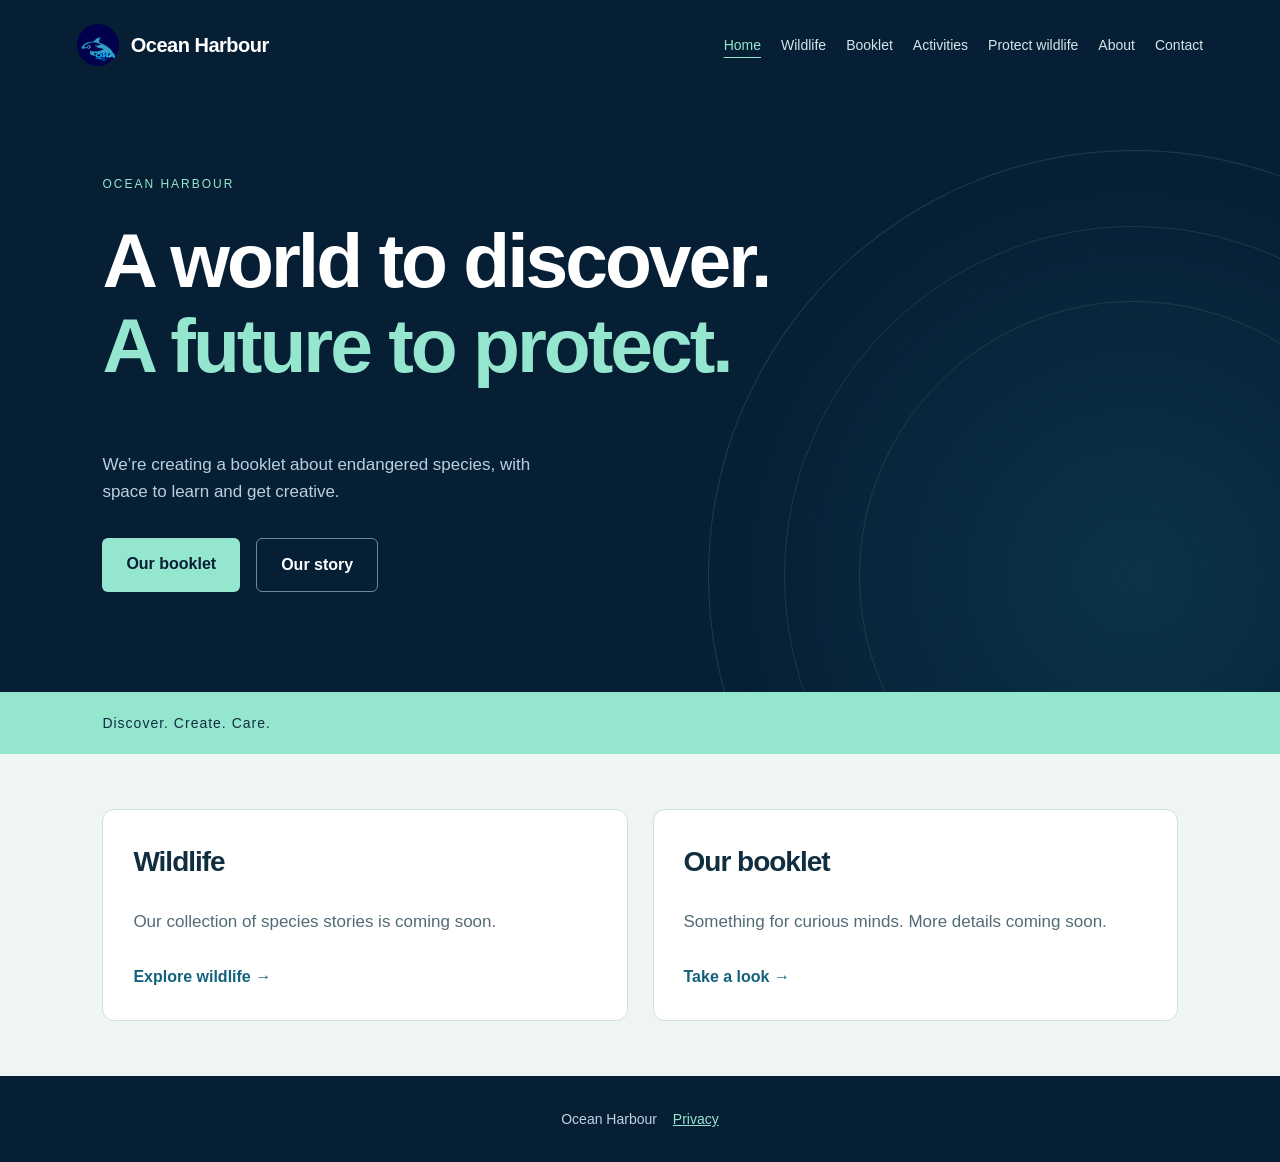
==== index.html @ e47156ef "tab" ====
<!DOCTYPE html>
<html lang="en-GB">
<head>
  <meta charset="UTF-8">
  <meta name="viewport" content="width=device-width, initial-scale=1">
  <title>Ocean Harbour | Endangered Species Booklet</title>
  <meta name="description" content="Ocean Harbour is a Young Enterprise student business creating an endangered species booklet with wildlife facts and creative activities.">
  <meta name="keywords" content="Ocean Harbour, Ocean Harbour Young Enterprise, endangered species booklet, wildlife booklet, wildlife learning activities, conservation education">
  <meta name="robots" content="index, follow">
  <meta name="theme-color" content="#12394b">
  <link rel="canonical" href="https://ocean-harbour.vercel.app/">
  <meta property="og:title" content="Ocean Harbour | Endangered Species Booklet">
  <meta property="og:description" content="Ocean Harbour is a Young Enterprise student business creating an endangered species booklet with wildlife facts and creative activities.">
  <meta property="og:type" content="website">
  <meta property="og:url" content="https://ocean-harbour.vercel.app/">
  <meta property="og:image" content="https://ocean-harbour.vercel.app/assets/logo.png">
  <link rel="icon" href="assets/logo.png">
  <link rel="stylesheet" href="style.css">
  <script src="script.js" defer></script>
</head>
<body>
  <a class="skip-link" href="#main">Skip to content</a>
  <header>
    <div class="header-inner">
      <a class="brand" href="index.html">
        <img src="assets/logo.png" alt="Ocean Harbour logo">
        <span>Ocean Harbour</span>
      </a>
      <button id="menu-button" aria-expanded="false" aria-controls="navigation">Menu</button>
      <nav id="navigation" aria-label="Main navigation">
        <a href="index.html" aria-current="page">Home</a>
        <a href="species/index.html">Wildlife</a>
        <a href="booklet/index.html">Booklet</a>
        <a href="activities/index.html">Activities</a>
        <a href="protect/index.html">Protect wildlife</a>
        <a href="about/index.html">About</a>
        <a href="contact/index.html">Contact</a>
      </nav>
    </div>
  </header>

  <main id="main" class="home">
    <section class="hero">
      <div class="waves" aria-hidden="true"></div>
      <div class="hero-content">
        <span class="eyebrow">Ocean Harbour</span>
        <h1>A world to discover.<br><span>A future to protect.</span></h1>
        <p>We’re creating a booklet about endangered species, with space to learn and get creative.</p>
        <div class="hero-links">
          <a class="button" href="booklet/index.html">Our booklet</a>
          <a class="button secondary" href="about/index.html">Our story</a>
        </div>
      </div>
    </section>
    <div class="intro-strip">Discover. Create. Care.</div>
    <section class="home-sections" aria-label="Explore Ocean Harbour">
      <div class="home-card">
        <h2>Wildlife</h2>
        <p>Our collection of species stories is coming soon.</p>
        <a href="species/index.html">Explore wildlife →</a>
      </div>
      <div class="home-card">
        <h2>Our booklet</h2>
        <p>Something for curious minds. More details coming soon.</p>
        <a href="booklet/index.html">Take a look →</a>
      </div>
    </section>
  </main>

  <footer>
    <span>Ocean Harbour</span>
    <a href="privacy/index.html">Privacy</a>
  </footer>
</body>
</html>
---- style.css ----
/* page colours */
body {
  margin: 0;
  background: #f5fafb;
  color: #12394b;
  font-family: Arial, sans-serif;
  line-height: 1.6;
}

header {
  background: #12394b;
  color: white;
  padding: 18px 24px;
}

.header-inner {
  max-width: 960px;
  margin: auto;
}

.brand {
  display: flex;
  align-items: center;
  gap: 12px;
  color: white;
  text-decoration: none;
  font-size: 22px;
  font-weight: bold;
}

.brand img {
  width: 42px;
  height: 42px;
  border-radius: 50%;
}

nav {
  display: flex;
  flex-wrap: wrap;
  gap: 8px 20px;
  margin-top: 18px;
}

nav a {
  color: white;
  text-decoration: none;
  font-size: 15px;
}

nav a:hover,
nav a[aria-current="page"] {
  text-decoration: underline;
}

/* space around the text */
main {
  max-width: 800px;
  min-height: 330px;
  margin: 48px auto;
  padding: 0 24px;
}

h1 {
  font-size: 36px;
  line-height: 1.2;
}

h2 {
  font-size: 22px;
  margin-top: 30px;
}

p,
li {
  font-size: 17px;
}

a {
  color: #12627d;
}

.button {
  display: inline-block;
  margin-top: 16px;
  padding: 10px 20px;
  background: #12627d;
  color: white;
  text-decoration: none;
  border-radius: 4px;
}

footer {
  border-top: 1px solid #cbdfe5;
  padding: 24px;
  text-align: center;
  font-size: 14px;
}

footer a {
  margin-left: 12px;
}

#menu-button {
  display: none;
  margin-top: 14px;
  padding: 8px 12px;
  background: transparent;
  color: white;
  border: 1px solid #9fc2cd;
  border-radius: 4px;
  font-size: 15px;
  cursor: pointer;
}

.skip-link {
  position: absolute;
  top: -60px;
  padding: 8px;
  background: white;
}

.skip-link:focus {
  top: 0;
}

:focus-visible {
  outline: 3px solid #de9a35;
  outline-offset: 4px;
}

/* menu on small screens */
@media (max-width: 600px) {
  #menu-button {
    display: block;
  }

  nav {
    display: none;
    flex-direction: column;
  }

  nav.open {
    display: flex;
  }

  main {
    margin: 32px auto;
  }

  h1 {
    font-size: 30px;
  }
}

/* ocean colours */
body {
  background: #eef5f2;
  color: #102e40;
  font-family: "Trebuchet MS", Arial, sans-serif;
}

header {
  background: #071f35;
  padding: 24px 6%;
}

.header-inner {
  max-width: 1200px;
  display: flex;
  align-items: center;
  justify-content: space-between;
  gap: 24px;
}

.brand {
  font-size: 20px;
  letter-spacing: -0.5px;
  white-space: nowrap;
}

nav {
  margin: 0;
  gap: 20px;
}

nav a {
  color: #d5e5e9;
  font-size: 14px;
}

nav a:hover,
nav a[aria-current="page"] {
  color: #95e6ce;
  text-underline-offset: 7px;
}

main {
  max-width: 1020px;
  min-height: 420px;
  margin: 65px auto;
  padding: 50px;
  background: white;
  border: 1px solid #dce8e3;
  border-radius: 16px;
  box-shadow: 0 16px 40px #12394b08;
}

main h1 {
  font-size: clamp(36px, 5vw, 58px);
  letter-spacing: -2px;
  margin-top: 0;
}

main p,
main li {
  max-width: 650px;
  color: #526b76;
}

.button {
  padding: 13px 24px;
  background: #95e6ce;
  color: #071f35;
  font-weight: bold;
  border-radius: 6px;
}

.button:hover {
  background: #b2efdd;
}

footer {
  background: #071f35;
  color: #bfd4de;
  border: 0;
  padding: 32px 6%;
}

footer a {
  color: #95e6ce;
}

.home {
  max-width: none;
  padding: 0;
  margin: 0;
  border: 0;
  border-radius: 0;
  background: transparent;
  box-shadow: none;
}

.hero {
  position: relative;
  overflow: hidden;
  background: #071f35;
  color: white;
  padding: 85px 8% 100px;
}

.hero-content {
  max-width: 1200px;
  margin: auto;
  position: relative;
  z-index: 1;
}

.eyebrow {
  display: block;
  color: #95e6ce;
  font-size: 12px;
  text-transform: uppercase;
  letter-spacing: 2px;
  margin-bottom: 24px;
}

.hero h1 {
  max-width: 750px;
  font-size: clamp(42px, 6vw, 78px);
  line-height: 1.1;
  letter-spacing: -3px;
}

.hero h1 span {
  color: #95e6ce;
}

.hero p {
  max-width: 440px;
  color: #b8d0dc;
}

.hero-links {
  display: flex;
  flex-wrap: wrap;
  gap: 16px;
}

.secondary {
  background: transparent;
  border: 1px solid #6b8998;
  color: white;
}

/* shapes in the background */
.waves {
  position: absolute;
  right: -280px;
  top: 60px;
  width: 850px;
  height: 850px;
  border: 1px solid #95e6ce25;
  border-radius: 50%;
  background: radial-gradient(circle, #15617550, transparent 68%);
}

.waves::before,
.waves::after {
  content: "";
  position: absolute;
  inset: 75px;
  border: 1px solid #95e6ce20;
  border-radius: 50%;
}

.waves::after {
  inset: 150px;
}

.intro-strip {
  background: #95e6ce;
  padding: 20px 8%;
  font-size: 14px;
  letter-spacing: 1px;
}

.home-sections {
  max-width: 1200px;
  margin: auto;
  padding: 55px 8%;
  display: grid;
  grid-template-columns: 1fr 1fr;
  gap: 25px;
}

.home-card {
  padding: 30px;
  border: 1px solid #d1e0da;
  border-radius: 12px;
  background: white;
}

.home-card h2 {
  margin-top: 0;
  font-size: 28px;
  letter-spacing: -1px;
}

.home-card a {
  display: inline-block;
  margin-top: 12px;
  text-decoration: none;
  font-weight: bold;
}

@media (max-width: 1000px) {
  .header-inner {
    flex-wrap: wrap;
  }

  nav {
    width: 100%;
  }
}

@media (max-width: 600px) {
  .header-inner {
    gap: 10px;
  }

  #menu-button {
    margin: 0;
  }

  nav {
    margin-top: 16px;
  }

  main {
    margin: 30px 18px;
    padding: 30px 24px;
    min-height: 350px;
  }

  .home {
    margin: 0;
    padding: 0;
  }

  .hero {
    padding: 65px 7%;
  }

  .hero h1 {
    letter-spacing: -2px;
  }

  .home-sections {
    grid-template-columns: 1fr;
    padding: 30px 7%;
  }

  .waves {
    opacity: 0.4;
    right: -650px;
  }
}
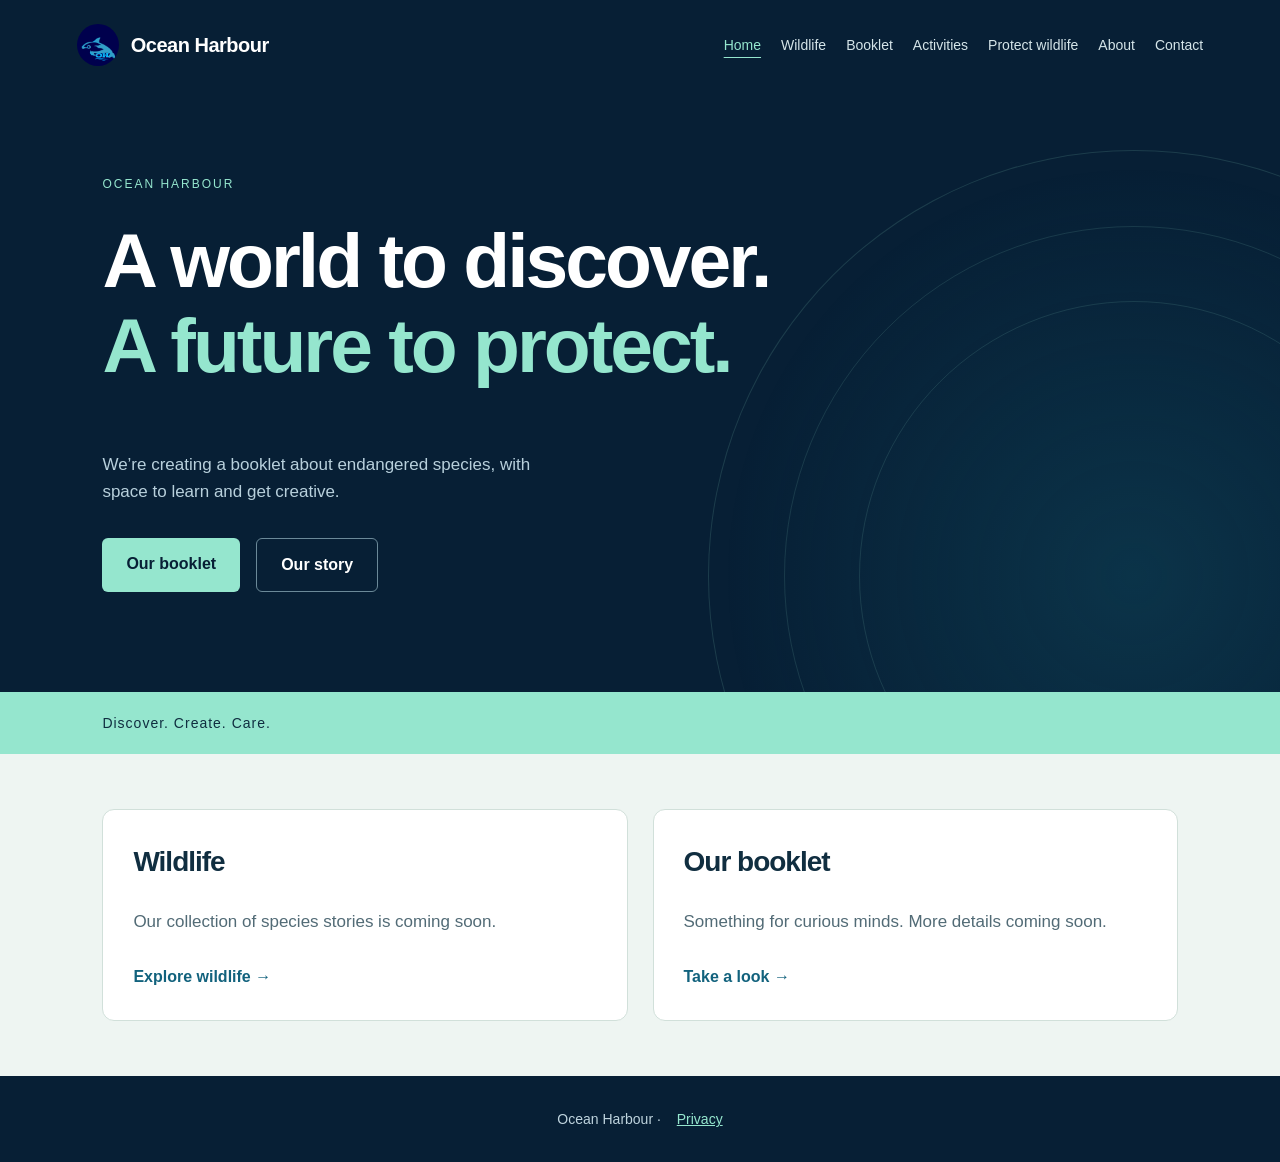
==== commit 61f45deb: "skip" ====
--- a/index.html
+++ b/index.html
@@ -68,7 +68,7 @@
   </main>
 
   <footer>
-    <span>Ocean Harbour</span>
+    <span>Ocean Harbour ·</span>
     <a href="privacy/index.html">Privacy</a>
   </footer>
 </body>
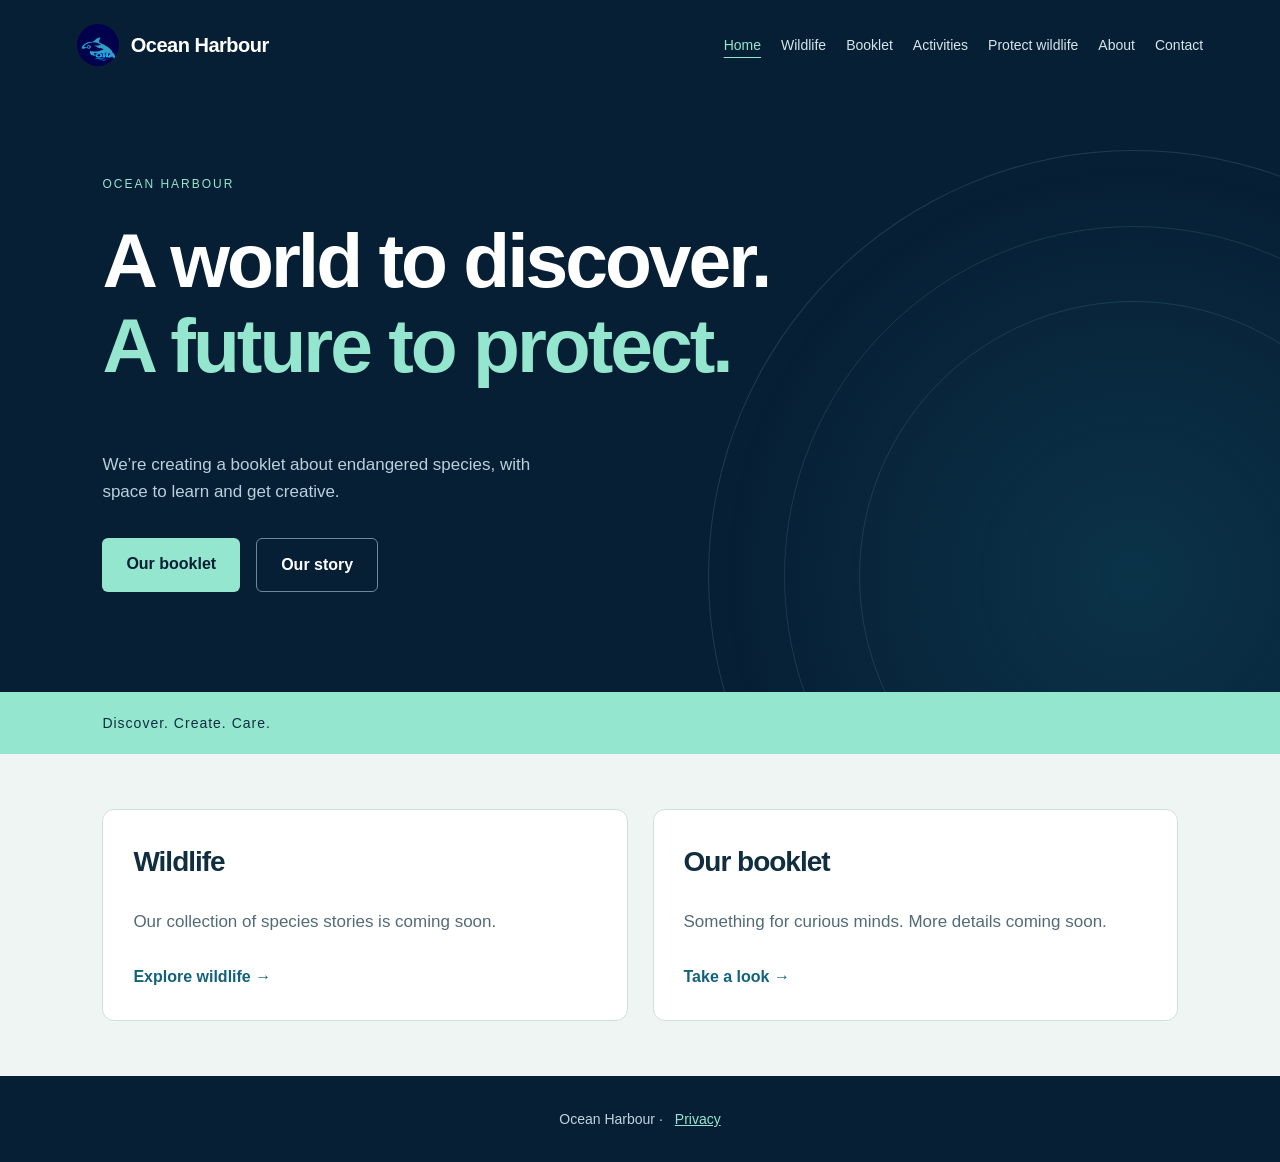
==== commit 9d5091f3: "1" ====
--- a/index.html
+++ b/index.html
@@ -68,8 +68,7 @@
   </main>
 
   <footer>
-    <span>Ocean Harbour ·</span>
-    <a href="privacy/index.html">Privacy</a>
+    <span>Ocean Harbour  ·<a href="../privacy/index.html">Privacy</a></span>
   </footer>
 </body>
 </html>
